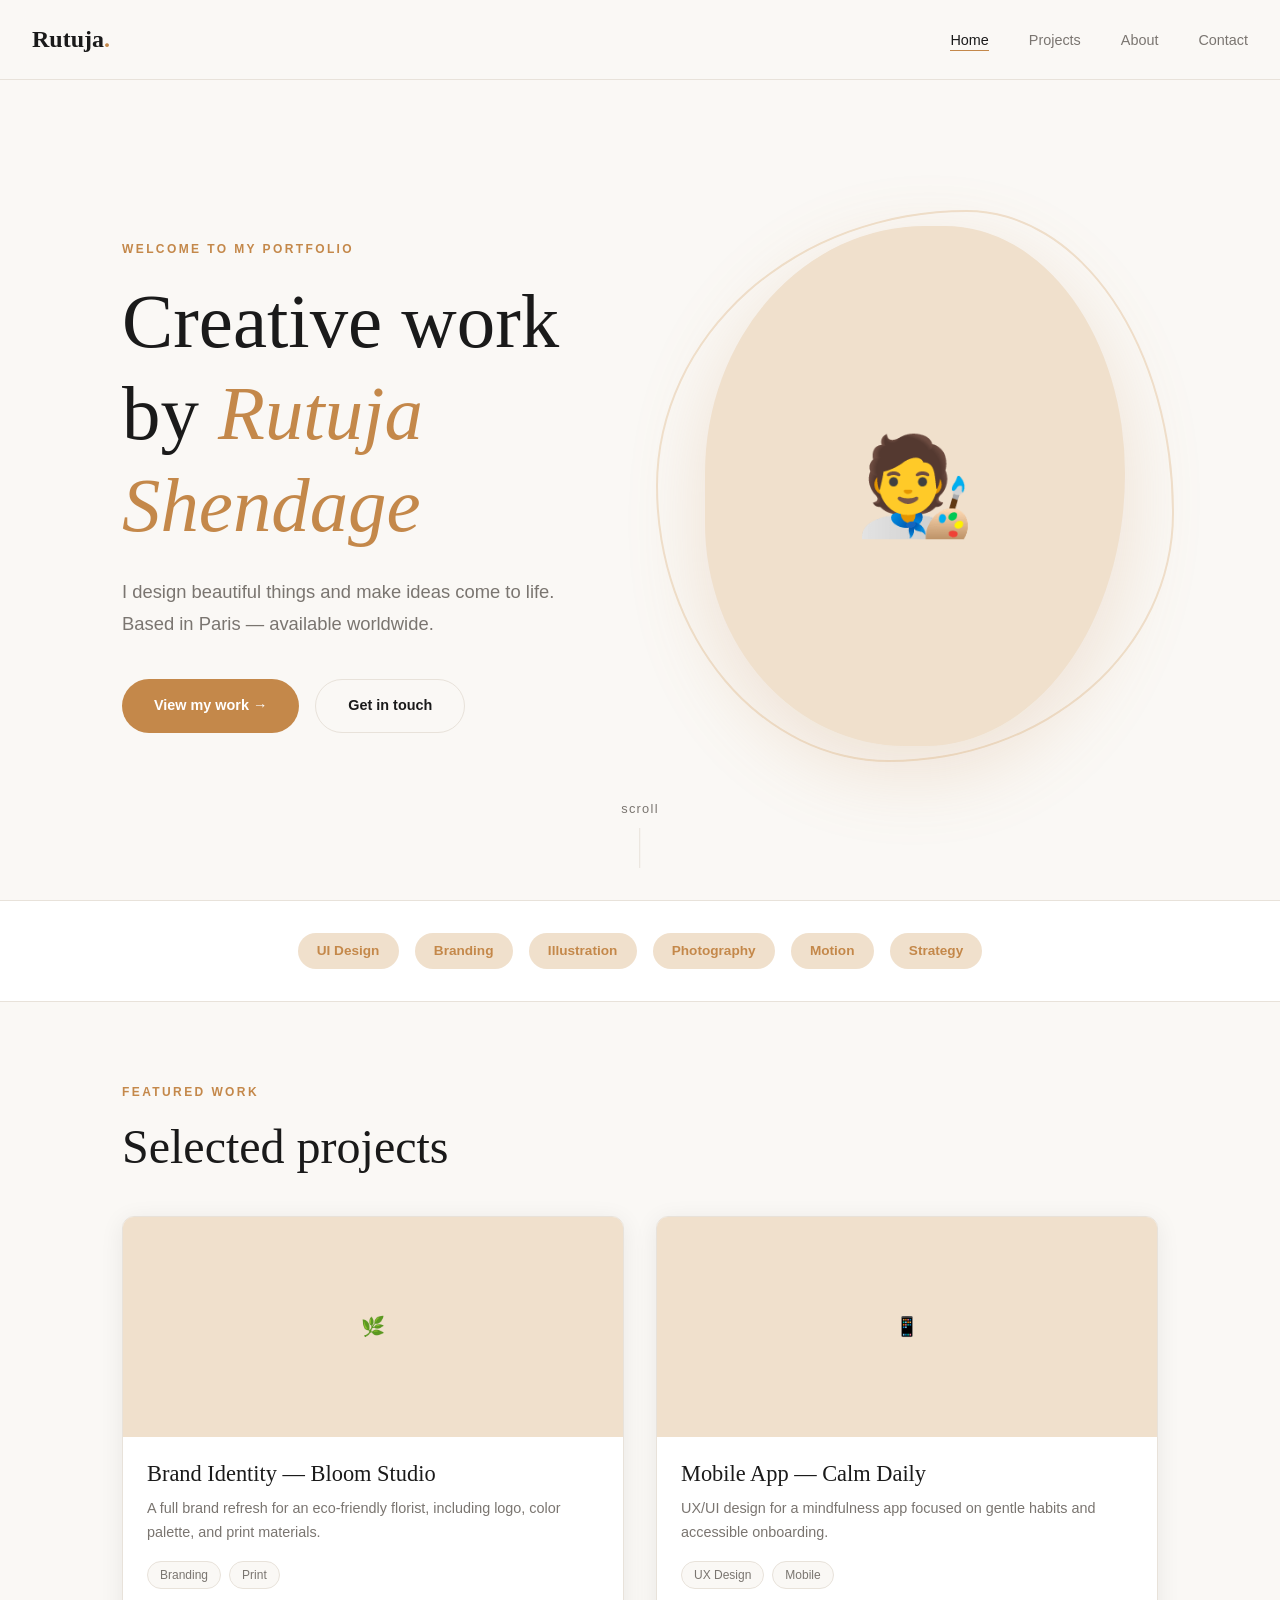
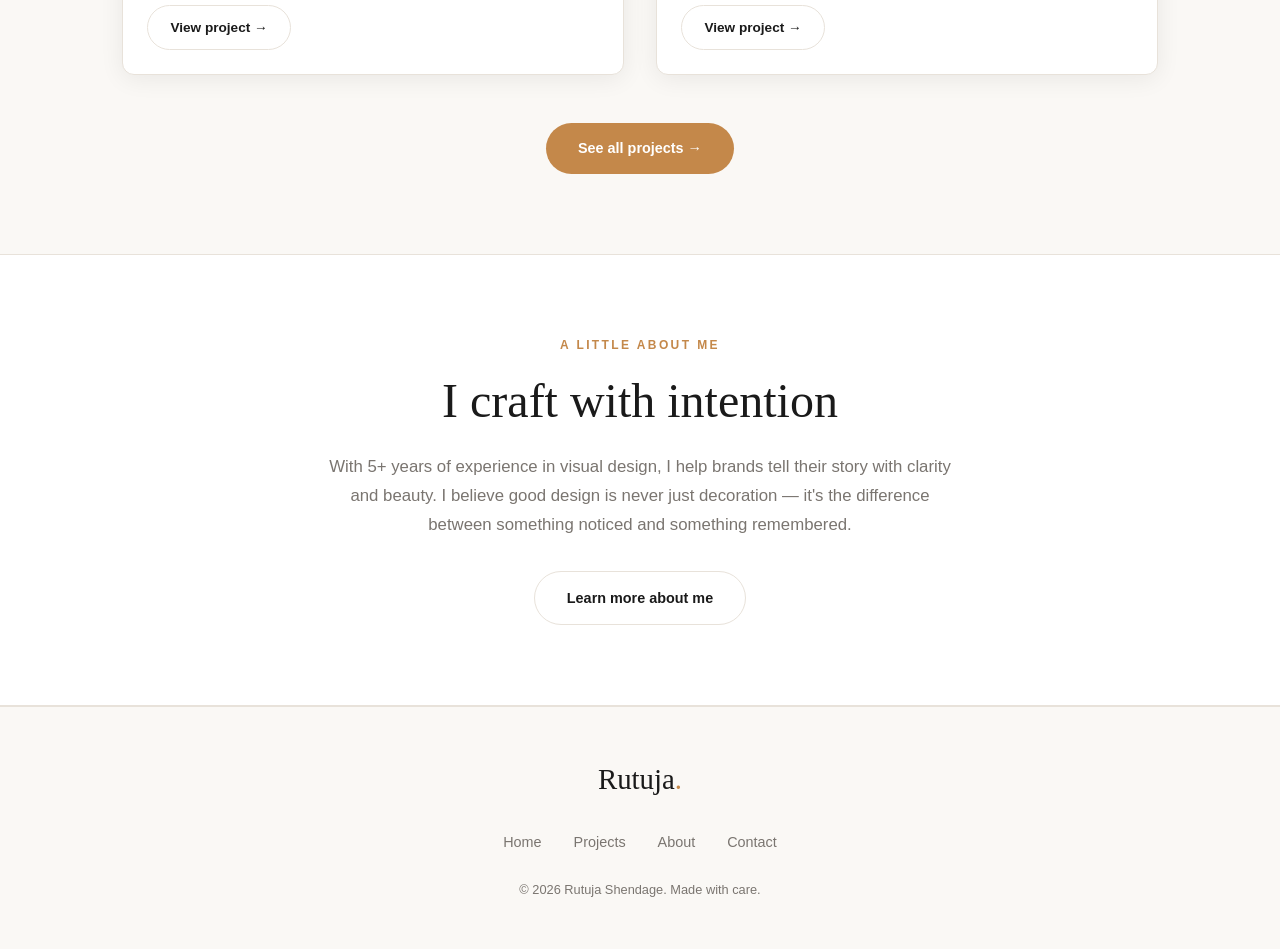
==== portfolio/portfolio/index.html @ 40cc3c5f "First commit" ====
<!DOCTYPE html>
<html lang="en">
<head>
  <meta charset="UTF-8" />
  <meta name="viewport" content="width=device-width, initial-scale=1.0" />
  <title>Rutuja Shendage — Portfolio</title><!-- ✏️ Change your name here -->
  <meta name="description" content="Creative portfolio of Rutuja Shendage — designer and maker." />
  <link rel="preconnect" href="https://fonts.googleapis.com" />
  <link rel="preconnect" href="https://fonts.gstatic.com" crossorigin />
  <link href="https://fonts.googleapis.com/css2?family=Inter:wght@400;500;600;700&family=Roboto:wght@400;500;700&display=swap" rel="stylesheet" />
  <link rel="stylesheet" href="css/style.css" />
</head>
<body>

  <!-- ===== NAVIGATION ===== -->
  <nav>
    <a href="index.html" class="nav-logo">Rutuja<span>.</span></a><!-- ✏️ Your name/logo -->
    <button class="nav-toggle" aria-label="Open menu">
      <span></span><span></span><span></span>
    </button>
    <ul class="nav-links">
      <li><a href="index.html">Home</a></li>
      <li><a href="pages/projects.html">Projects</a></li>
      <li><a href="pages/about.html">About</a></li>
      <li><a href="pages/contact.html">Contact</a></li>
    </ul>
  </nav>

  <div class="page-wrapper">

    <!-- ===== HERO ===== -->
    <section class="hero section">
      <div class="container">
        <div class="hero-inner">
          <!-- Left: text -->
          <div class="hero-content">
            <span class="section-label">Welcome to my portfolio</span><!-- ✏️ Tagline -->
            <h1>Creative work<br />by <em>Rutuja Shendage</em></h1><!-- ✏️ Your name -->
            <p>
              I design beautiful things and make ideas come to life.
              Based in Paris — available worldwide.
            </p><!-- ✏️ Your bio intro -->
            <div class="hero-ctas">
              <a href="pages/projects.html" class="btn btn-primary">View my work →</a>
              <a href="pages/contact.html" class="btn btn-outline">Get in touch</a>
            </div>
          </div>

          <!-- Right: photo -->
          <div class="hero-photo-wrap">
            <!--
              ✏️ TO ADD YOUR PHOTO:
              1. Put your photo in the "images" folder (create it next to index.html)
              2. Replace the <div> below with:
                 <img src="images/your-photo.jpg" alt="Rutuja Shendage" class="hero-photo" />
            -->
            <div class="hero-photo hero-photo-placeholder">🧑‍🎨</div>
            <div class="hero-photo-ring"></div>
          </div>
        </div>
      </div>
      <div class="hero-scroll">scroll</div>
    </section>

    <!-- ===== SKILLS STRIP ===== -->
    <section class="skills-strip">
      <div class="container">
        <div class="skills-strip-inner">
          <!-- ✏️ Edit or add your skills here -->
          <span class="skill-tag">UI Design</span>
          <span class="skill-tag">Branding</span>
          <span class="skill-tag">Illustration</span>
          <span class="skill-tag">Photography</span>
          <span class="skill-tag">Motion</span>
          <span class="skill-tag">Strategy</span>
        </div>
      </div>
    </section>

    <!-- ===== FEATURED PROJECTS ===== -->
    <section class="section">
      <div class="container">
        <span class="section-label">Featured work</span>
        <h2 style="margin-bottom: 2.5rem;">Selected projects</h2>

        <div class="featured-grid">
          <!-- ✏️ FEATURED PROJECT 1 — Edit title, description, tags, and link -->
          <div class="featured-card fade-in">
            <div class="featured-card-img">🌿</div><!-- ✏️ Replace emoji with <img src="..." alt="..."> -->
            <div class="featured-card-body">
              <h3>Brand Identity — Bloom Studio</h3>
              <p>A full brand refresh for an eco-friendly florist, including logo, color palette, and print materials.</p>
              <div class="card-tags">
                <span class="card-tag">Branding</span>
                <span class="card-tag">Print</span>
              </div>
              <a href="pages/projects/bloom-studio.html" class="btn btn-outline" style="font-size:0.85rem; padding: 0.6rem 1.4rem;">View project →</a>
            </div>
          </div>

          <!-- ✏️ FEATURED PROJECT 2 -->
          <div class="featured-card fade-in">
            <div class="featured-card-img">📱</div>
            <div class="featured-card-body">
              <h3>Mobile App — Calm Daily</h3>
              <p>UX/UI design for a mindfulness app focused on gentle habits and accessible onboarding.</p>
              <div class="card-tags">
                <span class="card-tag">UX Design</span>
                <span class="card-tag">Mobile</span>
              </div>
              <a href="pages/projects/calm-daily.html" class="btn btn-outline" style="font-size:0.85rem; padding: 0.6rem 1.4rem;">View project →</a>
            </div>
          </div>
        </div>

        <div style="text-align:center; margin-top: 3rem;">
          <a href="pages/projects.html" class="btn btn-primary">See all projects →</a>
        </div>
      </div>
    </section>

    <!-- ===== BRIEF ABOUT ===== -->
    <section class="section" style="background: var(--color-surface); border-top: 1px solid var(--color-border); border-bottom: 1px solid var(--color-border);">
      <div class="container" style="max-width: 700px; text-align: center;">
        <span class="section-label">A little about me</span>
        <h2 style="margin-bottom: 1.5rem;">I craft with intention</h2><!-- ✏️ Your headline -->
        <p style="color: var(--color-muted); font-size: 1.05rem; margin-bottom: 2rem;">
          With 5+ years of experience in visual design, I help brands tell their story
          with clarity and beauty. I believe good design is never just decoration —
          it's the difference between something noticed and something remembered.
        </p><!-- ✏️ Your short bio -->
        <a href="pages/about.html" class="btn btn-outline">Learn more about me</a>
      </div>
    </section>

  </div>

  <!-- ===== FOOTER ===== -->
  <footer>
    <div class="container">
      <div class="footer-inner">
        <div class="footer-logo">Rutuja<span style="color:var(--color-accent);">.</span></div><!-- ✏️ Your name -->
        <ul class="footer-links">
          <li><a href="index.html">Home</a></li>
          <li><a href="pages/projects.html">Projects</a></li>
          <li><a href="pages/about.html">About</a></li>
          <li><a href="pages/contact.html">Contact</a></li>
        </ul>
        <p class="footer-copy">© <span id="current-year"></span> Rutuja Shendage. Made with care.</p><!-- ✏️ Your name -->
      </div>
    </div>
  </footer>

  <script src="js/main.js"></script>
</body>
</html>
---- portfolio/portfolio/css/style.css ----
/* ============================================
   PORTFOLIO — Easy to customize!
   Change colors, fonts, and content below
   ============================================ */

/* === YOUR BRAND COLORS — Edit these! === */
:root {
  --color-bg: #FAF8F5;
  --color-surface: #FFFFFF;
  --color-text: #1A1A1A;
  --color-muted: #7A7570;
  --color-accent: #C4884A;
  --color-accent-light: #F0E0CC;
  --color-border: #E8E2DA;

  --font-display: 'Cormorant Garamond', Georgia, serif;
  --font-body: 'DM Sans', Helvetica, sans-serif;

  --radius: 12px;
  --shadow: 0 4px 24px rgba(0,0,0,0.07);
  --transition: all 0.3s ease;
}

/* === RESET === */
*, *::before, *::after { box-sizing: border-box; margin: 0; padding: 0; }

/* === BASE === */
html { scroll-behavior: smooth; }

body {
  background: var(--color-bg);
  color: var(--color-text);
  font-family: var(--font-body);
  font-size: 16px;
  line-height: 1.7;
  min-height: 100vh;
}

img { max-width: 100%; display: block; }
a { color: inherit; text-decoration: none; }

/* === TYPOGRAPHY === */
h1, h2, h3, h4 {
  font-family: var(--font-display);
  font-weight: 500;
  line-height: 1.2;
}

h1 { font-size: clamp(2.5rem, 6vw, 5rem); }
h2 { font-size: clamp(1.8rem, 4vw, 3rem); }
h3 { font-size: 1.4rem; }

.section-label {
  font-size: 0.75rem;
  letter-spacing: 0.2em;
  text-transform: uppercase;
  color: var(--color-accent);
  font-weight: 600;
  display: block;
  margin-bottom: 1rem;
}

/* === NAVIGATION === */
nav {
  position: fixed;
  top: 0; left: 0; right: 0;
  z-index: 100;
  padding: 1.2rem 2rem;
  display: flex;
  align-items: center;
  justify-content: space-between;
  background: rgba(250, 248, 245, 0.9);
  backdrop-filter: blur(12px);
  border-bottom: 1px solid var(--color-border);
  transition: var(--transition);
}

.nav-logo {
  font-family: var(--font-display);
  font-size: 1.5rem;
  font-weight: 600;
  color: var(--color-text);
}

.nav-logo span {
  color: var(--color-accent);
}

.nav-links {
  display: flex;
  gap: 2.5rem;
  list-style: none;
}

.nav-links a {
  font-size: 0.9rem;
  font-weight: 500;
  color: var(--color-muted);
  transition: var(--transition);
  position: relative;
}

.nav-links a::after {
  content: '';
  position: absolute;
  bottom: -3px; left: 0; right: 0;
  height: 1px;
  background: var(--color-accent);
  transform: scaleX(0);
  transition: transform 0.3s ease;
}

.nav-links a:hover,
.nav-links a.active {
  color: var(--color-text);
}

.nav-links a:hover::after,
.nav-links a.active::after {
  transform: scaleX(1);
}

/* Hamburger for mobile */
.nav-toggle {
  display: none;
  flex-direction: column;
  gap: 5px;
  cursor: pointer;
  padding: 5px;
}

.nav-toggle span {
  display: block;
  width: 24px; height: 2px;
  background: var(--color-text);
  transition: var(--transition);
}

/* === LAYOUT === */
.page-wrapper {
  padding-top: 72px;
}

.container {
  max-width: 1100px;
  margin: 0 auto;
  padding: 0 2rem;
}

.section {
  padding: 5rem 0;
}

/* === BUTTONS === */
.btn {
  display: inline-flex;
  align-items: center;
  gap: 0.5rem;
  padding: 0.85rem 2rem;
  border-radius: 50px;
  font-family: var(--font-body);
  font-size: 0.9rem;
  font-weight: 600;
  cursor: pointer;
  transition: var(--transition);
  border: none;
}

.btn-primary {
  background: var(--color-accent);
  color: white;
}

.btn-primary:hover {
  background: #b07840;
  transform: translateY(-2px);
  box-shadow: 0 8px 24px rgba(196,136,74,0.3);
}

.btn-outline {
  background: transparent;
  color: var(--color-text);
  border: 1.5px solid var(--color-border);
}

.btn-outline:hover {
  border-color: var(--color-accent);
  color: var(--color-accent);
  transform: translateY(-2px);
}

/* === HERO SECTION (index.html) === */
.hero {
  min-height: calc(100vh - 72px);
  display: flex;
  align-items: center;
  position: relative;
  overflow: hidden;
}

.hero-inner {
  display: grid;
  grid-template-columns: 1fr 1fr;
  gap: 4rem;
  align-items: center;
  width: 100%;
}

.hero-content {
  position: relative;
  z-index: 1;
}

.hero-content h1 {
  margin-bottom: 1.5rem;
}

.hero-content h1 em {
  font-style: italic;
  color: var(--color-accent);
}

.hero-content p {
  font-size: 1.15rem;
  color: var(--color-muted);
  margin-bottom: 2.5rem;
  max-width: 500px;
}

.hero-ctas {
  display: flex;
  gap: 1rem;
  flex-wrap: wrap;
}

/* Photo side */
.hero-photo-wrap {
  position: relative;
  display: flex;
  justify-content: center;
  align-items: center;
}

.hero-photo-ring {
  position: absolute;
  inset: -16px;
  border-radius: 60% 40% 55% 45% / 50% 55% 45% 50%;
  border: 2px solid var(--color-accent-light);
  z-index: 0;
  animation: morphRing 8s ease-in-out infinite;
}

@keyframes morphRing {
  0%, 100% { border-radius: 60% 40% 55% 45% / 50% 55% 45% 50%; }
  33%       { border-radius: 45% 55% 40% 60% / 55% 45% 55% 45%; }
  66%       { border-radius: 55% 45% 60% 40% / 45% 55% 45% 55%; }
}

.hero-photo {
  width: 420px;
  height: 520px;
  object-fit: cover;
  border-radius: 55% 45% 50% 50% / 50% 50% 55% 45%;
  position: relative;
  z-index: 1;
  animation: morphPhoto 8s ease-in-out infinite;
  box-shadow: 0 24px 80px rgba(196, 136, 74, 0.2);
}

@keyframes morphPhoto {
  0%, 100% { border-radius: 55% 45% 50% 50% / 50% 50% 55% 45%; }
  33%       { border-radius: 45% 55% 45% 55% / 55% 45% 50% 50%; }
  66%       { border-radius: 50% 50% 55% 45% / 45% 55% 45% 55%; }
}

/* Placeholder (before photo is added) */
.hero-photo-placeholder {
  background: var(--color-accent-light);
  display: flex;
  align-items: center;
  justify-content: center;
  font-size: 6rem;
}

.hero-scroll {
  position: absolute;
  bottom: 2rem;
  left: 50%;
  transform: translateX(-50%);
  font-size: 0.8rem;
  color: var(--color-muted);
  letter-spacing: 0.1em;
  display: flex;
  flex-direction: column;
  align-items: center;
  gap: 0.5rem;
  animation: bounce 2s infinite;
}

.hero-scroll::after {
  content: '';
  width: 1px; height: 40px;
  background: var(--color-border);
}

@keyframes bounce {
  0%, 100% { transform: translateX(-50%) translateY(0); }
  50% { transform: translateX(-50%) translateY(6px); }
}

/* === SKILLS STRIP === */
.skills-strip {
  padding: 2rem 0;
  border-top: 1px solid var(--color-border);
  border-bottom: 1px solid var(--color-border);
  background: var(--color-surface);
}

.skills-strip-inner {
  display: flex;
  flex-wrap: wrap;
  gap: 1rem;
  justify-content: center;
}

.skill-tag {
  background: var(--color-accent-light);
  color: var(--color-accent);
  padding: 0.4rem 1.2rem;
  border-radius: 50px;
  font-size: 0.85rem;
  font-weight: 600;
}

/* === FEATURED PROJECT (homepage) === */
.featured-grid {
  display: grid;
  grid-template-columns: 1fr 1fr;
  gap: 2rem;
}

.featured-card {
  background: var(--color-surface);
  border-radius: var(--radius);
  overflow: hidden;
  box-shadow: var(--shadow);
  transition: var(--transition);
  border: 1px solid var(--color-border);
}

.featured-card:hover {
  transform: translateY(-6px);
  box-shadow: 0 16px 48px rgba(0,0,0,0.12);
}

.featured-card-img {
  width: 100%;
  height: 220px;
  object-fit: cover;
  background: var(--color-accent-light);
  display: flex;
  align-items: center;
  justify-content: center;
  color: var(--color-accent);
  font-family: var(--font-display);
  font-size: 1.2rem;
}

.featured-card-body {
  padding: 1.5rem;
}

.featured-card-body h3 {
  margin-bottom: 0.5rem;
}

.featured-card-body p {
  color: var(--color-muted);
  font-size: 0.9rem;
  margin-bottom: 1rem;
}

.card-tags {
  display: flex;
  flex-wrap: wrap;
  gap: 0.5rem;
  margin-bottom: 1rem;
}

.card-tag {
  font-size: 0.75rem;
  padding: 0.2rem 0.75rem;
  border-radius: 50px;
  background: var(--color-bg);
  color: var(--color-muted);
  border: 1px solid var(--color-border);
}

/* === PROJECTS GRID (projects.html) === */
.projects-grid {
  display: grid;
  grid-template-columns: repeat(auto-fill, minmax(320px, 1fr));
  gap: 2rem;
}

.project-card {
  background: var(--color-surface);
  border-radius: var(--radius);
  overflow: hidden;
  box-shadow: var(--shadow);
  transition: var(--transition);
  border: 1px solid var(--color-border);
  display: flex;
  flex-direction: column;
}

.project-card:hover {
  transform: translateY(-6px);
  box-shadow: 0 16px 48px rgba(0,0,0,0.12);
}

.project-card-img {
  width: 100%;
  height: 200px;
  object-fit: cover;
  background: linear-gradient(135deg, var(--color-accent-light), var(--color-border));
  display: flex;
  align-items: center;
  justify-content: center;
  font-family: var(--font-display);
  font-size: 3rem;
}

.project-card-body {
  padding: 1.5rem;
  flex: 1;
  display: flex;
  flex-direction: column;
}

.project-card-body h3 { margin-bottom: 0.5rem; }

.project-card-body p {
  color: var(--color-muted);
  font-size: 0.9rem;
  flex: 1;
  margin-bottom: 1rem;
}

.project-links {
  display: flex;
  gap: 0.75rem;
}

.project-link {
  font-size: 0.85rem;
  font-weight: 600;
  color: var(--color-accent);
  display: flex;
  align-items: center;
  gap: 0.3rem;
  transition: var(--transition);
}

.project-link:hover { color: #b07840; }

/* === ABOUT PAGE === */
.about-grid {
  display: grid;
  grid-template-columns: 1fr 1.5fr;
  gap: 4rem;
  align-items: start;
}

.about-photo {
  width: 100%;
  aspect-ratio: 3/4;
  object-fit: cover;
  border-radius: var(--radius);
  background: var(--color-accent-light);
  display: flex;
  align-items: center;
  justify-content: center;
  font-size: 5rem;
}

.about-content h2 { margin-bottom: 1.5rem; }

.about-content p {
  color: var(--color-muted);
  margin-bottom: 1.5rem;
}

.about-content p strong {
  color: var(--color-text);
  font-weight: 600;
}

.about-stats {
  display: grid;
  grid-template-columns: 1fr 1fr;
  gap: 1.5rem;
  margin: 2rem 0;
  padding: 2rem;
  background: var(--color-surface);
  border-radius: var(--radius);
  border: 1px solid var(--color-border);
}

.stat h3 {
  font-size: 2rem;
  color: var(--color-accent);
}

.stat p {
  font-size: 0.85rem;
  color: var(--color-muted);
  margin: 0;
}

/* === CONTACT PAGE === */
.contact-grid {
  display: grid;
  grid-template-columns: 1fr 1.5fr;
  gap: 4rem;
  align-items: start;
}

.contact-info h2 { margin-bottom: 1rem; }

.contact-info p {
  color: var(--color-muted);
  margin-bottom: 2rem;
}

.contact-links {
  display: flex;
  flex-direction: column;
  gap: 1rem;
}

.contact-link-item {
  display: flex;
  align-items: center;
  gap: 1rem;
  padding: 1rem 1.25rem;
  background: var(--color-surface);
  border-radius: var(--radius);
  border: 1px solid var(--color-border);
  transition: var(--transition);
}

.contact-link-item:hover {
  border-color: var(--color-accent);
  background: var(--color-accent-light);
}

.contact-link-item .icon {
  font-size: 1.5rem;
}

.contact-link-item .label {
  font-size: 0.75rem;
  color: var(--color-muted);
  display: block;
}

.contact-link-item .value {
  font-weight: 600;
  color: var(--color-text);
}

/* === CONTACT FORM === */
.contact-form {
  background: var(--color-surface);
  border-radius: var(--radius);
  border: 1px solid var(--color-border);
  padding: 2rem;
}

.form-group {
  margin-bottom: 1.5rem;
}

.form-group label {
  display: block;
  font-size: 0.85rem;
  font-weight: 600;
  margin-bottom: 0.5rem;
  color: var(--color-text);
}

.form-group input,
.form-group textarea {
  width: 100%;
  padding: 0.85rem 1rem;
  border: 1.5px solid var(--color-border);
  border-radius: 8px;
  background: var(--color-bg);
  color: var(--color-text);
  font-family: var(--font-body);
  font-size: 0.95rem;
  transition: var(--transition);
  outline: none;
}

.form-group input:focus,
.form-group textarea:focus {
  border-color: var(--color-accent);
  background: white;
}

.form-group textarea {
  min-height: 140px;
  resize: vertical;
}

.form-success {
  display: none;
  text-align: center;
  padding: 2rem;
  color: var(--color-accent);
  font-family: var(--font-display);
  font-size: 1.3rem;
}

/* === PAGE HERO (inner pages) === */
.page-hero {
  padding: 4rem 0 3rem;
  border-bottom: 1px solid var(--color-border);
}

.page-hero h1 { margin-bottom: 1rem; }

.page-hero p {
  font-size: 1.1rem;
  color: var(--color-muted);
  max-width: 520px;
}

/* === FOOTER === */
footer {
  border-top: 1px solid var(--color-border);
  padding: 3rem 0;
  text-align: center;
}

.footer-inner {
  display: flex;
  flex-direction: column;
  align-items: center;
  gap: 1.5rem;
}

.footer-logo {
  font-family: var(--font-display);
  font-size: 1.8rem;
}

.footer-links {
  display: flex;
  gap: 2rem;
  list-style: none;
}

.footer-links a {
  font-size: 0.9rem;
  color: var(--color-muted);
  transition: var(--transition);
}

.footer-links a:hover { color: var(--color-accent); }

.footer-copy {
  font-size: 0.8rem;
  color: var(--color-muted);
}

/* === ANIMATIONS === */
.fade-in {
  opacity: 0;
  transform: translateY(24px);
  transition: opacity 0.6s ease, transform 0.6s ease;
}

.fade-in.visible {
  opacity: 1;
  transform: translateY(0);
}

/* Stagger children */
.fade-in:nth-child(1) { transition-delay: 0s; }
.fade-in:nth-child(2) { transition-delay: 0.1s; }
.fade-in:nth-child(3) { transition-delay: 0.2s; }
.fade-in:nth-child(4) { transition-delay: 0.3s; }
.fade-in:nth-child(5) { transition-delay: 0.4s; }
.fade-in:nth-child(6) { transition-delay: 0.5s; }

/* === RESPONSIVE === */
@media (max-width: 768px) {
  nav { padding: 1rem 1.5rem; }

  .nav-links {
    display: none;
    position: fixed;
    top: 72px; left: 0; right: 0;
    background: var(--color-bg);
    border-bottom: 1px solid var(--color-border);
    flex-direction: column;
    padding: 2rem;
    gap: 1.5rem;
  }

  .nav-links.open { display: flex; }
  .nav-toggle { display: flex; }

  .hero-inner {
    grid-template-columns: 1fr;
    gap: 2.5rem;
    text-align: center;
  }

  /* Show photo above text on mobile */
  .hero-photo-wrap { order: -1; }

  .hero-content p { margin-left: auto; margin-right: auto; }

  .hero-ctas { justify-content: center; }

  .hero-photo {
    width: 260px;
    height: 320px;
  }

  .featured-grid,
  .about-grid,
  .contact-grid { grid-template-columns: 1fr; }

  .about-stats { grid-template-columns: 1fr 1fr; }

  .section { padding: 3rem 0; }

  /* Project page */
  .project-page-grid { grid-template-columns: 1fr !important; }
}

/* === INDIVIDUAL PROJECT PAGE === */
.project-hero {
  padding: 4rem 0 0;
}

.project-hero-img {
  width: 100%;
  max-height: 480px;
  object-fit: cover;
  border-radius: var(--radius);
  background: linear-gradient(135deg, var(--color-accent-light), var(--color-border));
  display: flex;
  align-items: center;
  justify-content: center;
  font-size: 6rem;
  margin-top: 2rem;
}

.project-page-grid {
  display: grid;
  grid-template-columns: 1fr 320px;
  gap: 4rem;
  align-items: start;
  padding: 4rem 0;
}

.project-body h2 {
  margin: 2rem 0 1rem;
  font-size: 1.6rem;
}

.project-body p {
  color: var(--color-muted);
  margin-bottom: 1.2rem;
}

.project-body ul {
  color: var(--color-muted);
  padding-left: 1.5rem;
  margin-bottom: 1.2rem;
}

.project-body ul li {
  margin-bottom: 0.4rem;
}

/* Extra images inside a project page */
.project-images {
  display: grid;
  grid-template-columns: 1fr 1fr;
  gap: 1rem;
  margin: 2rem 0;
}

.project-images .img-placeholder {
  height: 200px;
  border-radius: var(--radius);
  background: var(--color-accent-light);
  display: flex;
  align-items: center;
  justify-content: center;
  font-size: 2.5rem;
  border: 1px solid var(--color-border);
}

/* Sidebar */
.project-sidebar {
  position: sticky;
  top: 96px;
}

.project-meta-card {
  background: var(--color-surface);
  border: 1px solid var(--color-border);
  border-radius: var(--radius);
  padding: 1.75rem;
  margin-bottom: 1.5rem;
}

.project-meta-card h4 {
  font-size: 0.75rem;
  letter-spacing: 0.15em;
  text-transform: uppercase;
  color: var(--color-accent);
  margin-bottom: 1rem;
}

.meta-row {
  display: flex;
  flex-direction: column;
  gap: 1rem;
}

.meta-item label {
  font-size: 0.75rem;
  color: var(--color-muted);
  display: block;
  margin-bottom: 0.2rem;
}

.meta-item span {
  font-weight: 600;
  font-size: 0.95rem;
}

.project-back-link {
  display: inline-flex;
  align-items: center;
  gap: 0.4rem;
  color: var(--color-muted);
  font-size: 0.9rem;
  font-weight: 500;
  margin-bottom: 1.5rem;
  transition: var(--transition);
}

.project-back-link:hover { color: var(--color-accent); }

/* Next project strip */
.next-project {
  border-top: 1px solid var(--color-border);
  padding: 3rem 0;
  text-align: center;
}

.next-project p {
  font-size: 0.8rem;
  letter-spacing: 0.15em;
  text-transform: uppercase;
  color: var(--color-muted);
  margin-bottom: 0.5rem;
}

.next-project a {
  font-family: var(--font-display);
  font-size: 2rem;
  color: var(--color-text);
  transition: var(--transition);
}

.next-project a:hover { color: var(--color-accent); }
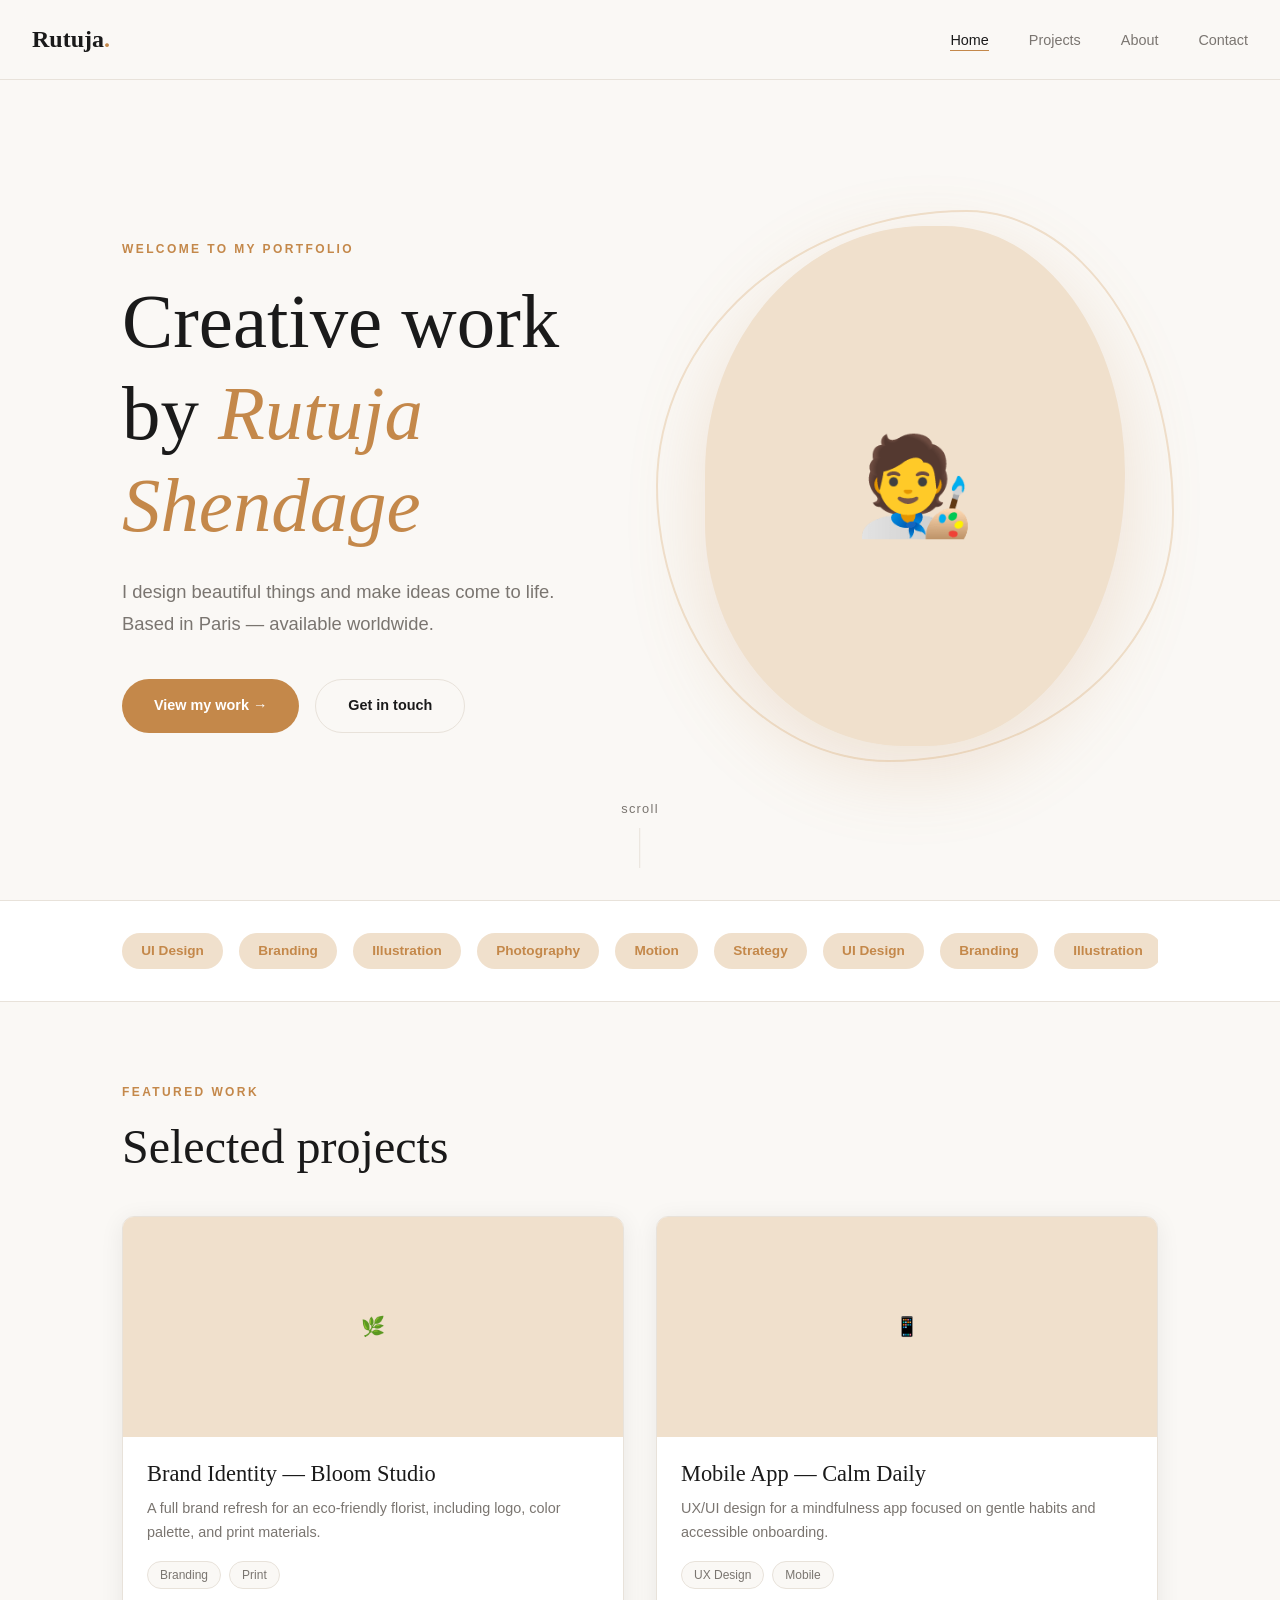
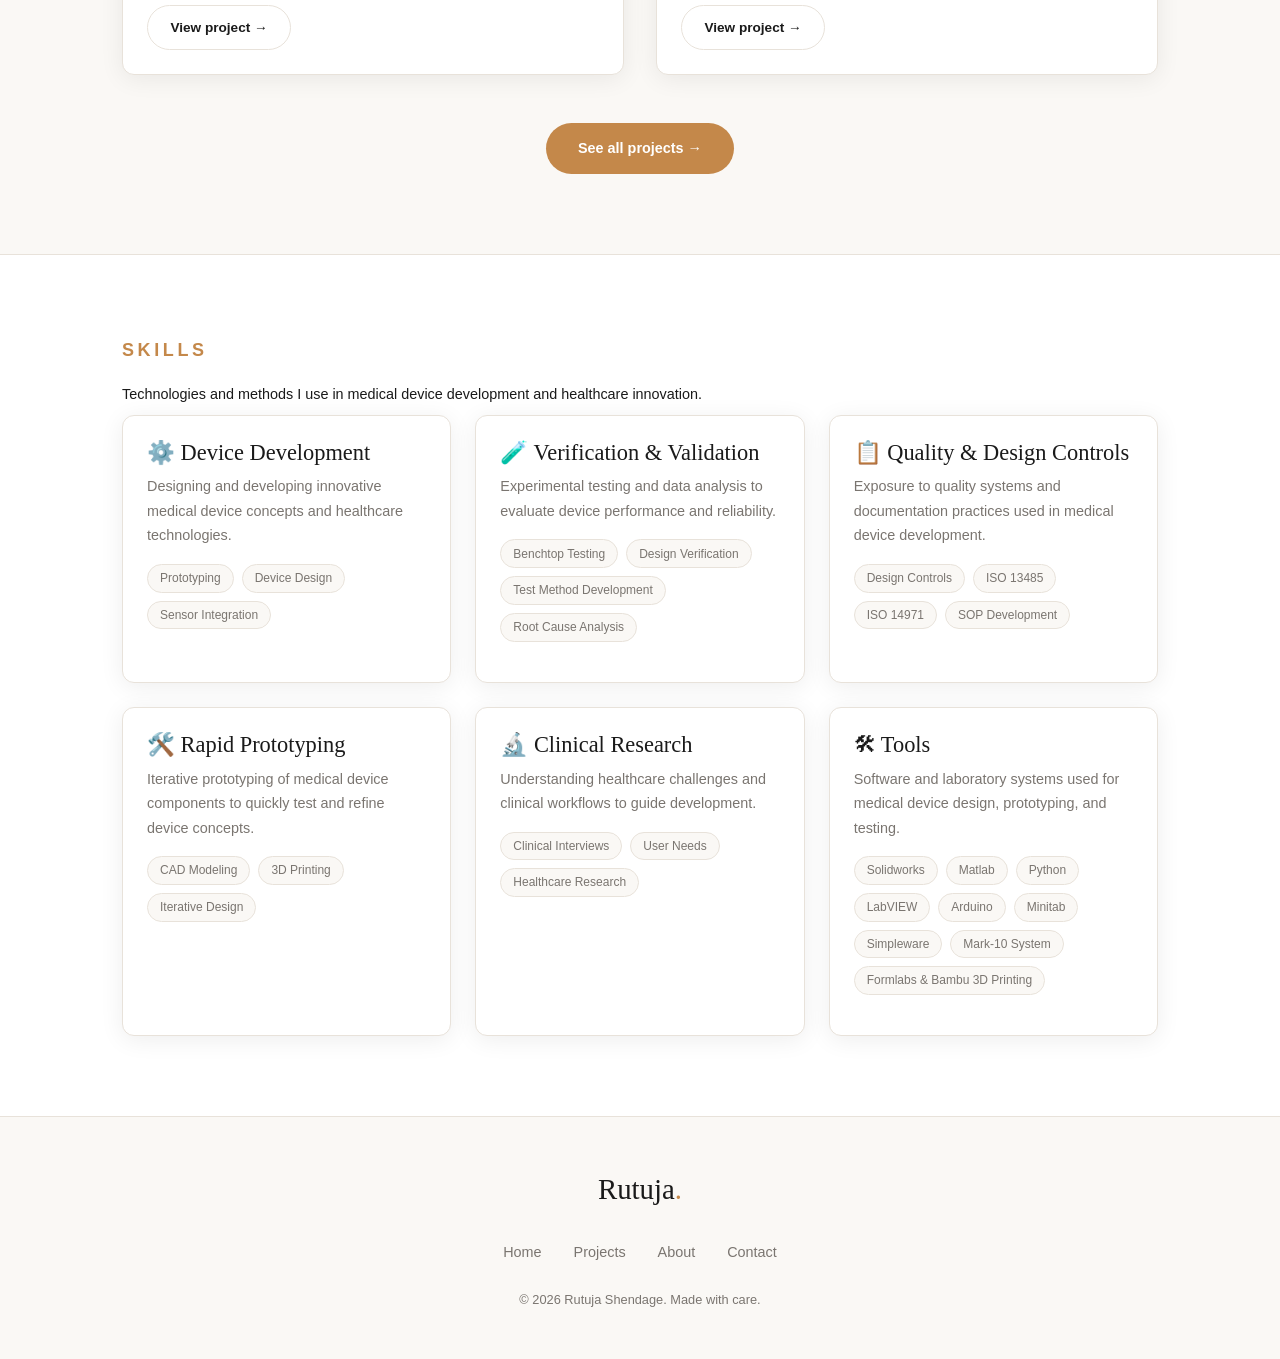
==== commit ef243aa7: "skills and projects" ====
--- a/portfolio/portfolio/index.html
+++ b/portfolio/portfolio/index.html
@@ -119,19 +119,97 @@
       </div>
     </section>
 
-    <!-- ===== BRIEF ABOUT ===== -->
-    <section class="section" style="background: var(--color-surface); border-top: 1px solid var(--color-border); border-bottom: 1px solid var(--color-border);">
-      <div class="container" style="max-width: 700px; text-align: center;">
-        <span class="section-label">A little about me</span>
-        <h2 style="margin-bottom: 1.5rem;">I craft with intention</h2><!-- ✏️ Your headline -->
-        <p style="color: var(--color-muted); font-size: 1.05rem; margin-bottom: 2rem;">
-          With 5+ years of experience in visual design, I help brands tell their story
-          with clarity and beauty. I believe good design is never just decoration —
-          it's the difference between something noticed and something remembered.
-        </p><!-- ✏️ Your short bio -->
-        <a href="pages/about.html" class="btn btn-outline">Learn more about me</a>
-      </div>
-    </section>
+    <!-- ===== SKILLS / TOOLS ===== -->
+      <section class="section" style="background: var(--color-surface); border-top: 1px solid var(--color-border);">
+        <div class="container">
+          <span class="section-label" style="font-size: 1.125rem;">Skills</span>
+          <p style="font-size: 0.9rem; margin-bottom: 0.5rem;">Technologies and methods I use in medical device development and healthcare innovation.</p>
+
+          <div style="display: grid; grid-template-columns: repeat(auto-fill, minmax(260px, 1fr)); gap: 1.5rem;">
+
+            <div class="featured-card fade-in">
+              <div class="featured-card-body">
+                <h3>⚙️ Device Development</h3>
+                <p>Designing and developing innovative medical device concepts and healthcare technologies.</p>
+                <div class="card-tags">
+                  <span class="card-tag">Prototyping</span>
+                  <span class="card-tag">Device Design</span>
+                  <span class="card-tag">Sensor Integration</span>
+                </div>
+              </div>
+            </div>
+
+            <div class="featured-card fade-in">
+              <div class="featured-card-body">
+                <h3>🧪 Verification & Validation</h3>
+                <p>Experimental testing and data analysis to evaluate device performance and reliability.</p>
+                <div class="card-tags">
+                  <span class="card-tag">Benchtop Testing</span>
+                  <span class="card-tag">Design Verification</span>
+                  <span class="card-tag">Test Method Development</span>
+                  <span class="card-tag">Root Cause Analysis</span>
+                </div>
+              </div>
+            </div>
+
+            <div class="featured-card fade-in">
+              <div class="featured-card-body">
+                <h3>📋 Quality & Design Controls</h3>
+                <p>Exposure to quality systems and documentation practices used in medical device development.</p>
+                <div class="card-tags">
+                  <span class="card-tag">Design Controls</span>
+                  <span class="card-tag">ISO 13485</span>
+                  <span class="card-tag">ISO 14971</span>
+                  <span class="card-tag">SOP Development</span>
+                </div>
+              </div>
+            </div>
+
+            <div class="featured-card fade-in">
+              <div class="featured-card-body">
+                <h3>🛠️ Rapid Prototyping</h3>
+                <p>Iterative prototyping of medical device components to quickly test and refine device concepts.</p>
+                <div class="card-tags">
+                  <span class="card-tag">CAD Modeling</span>
+                  <span class="card-tag">3D Printing</span>
+                  <span class="card-tag">Iterative Design</span>
+                </div>
+              </div>
+            </div>
+
+            <div class="featured-card fade-in">
+              <div class="featured-card-body">
+                <h3>🔬 Clinical Research</h3>
+                <p>Understanding healthcare challenges and clinical workflows to guide development.</p>
+                <div class="card-tags">
+                  <span class="card-tag">Clinical Interviews</span>
+                  <span class="card-tag">User Needs</span>
+                  <span class="card-tag">Healthcare Research</span>
+                </div>
+              </div>
+            </div>
+
+            <div class="featured-card fade-in">
+              <div class="featured-card-body">
+                <h3>🛠 Tools</h3>
+                <p>Software and laboratory systems used for medical device design, prototyping, and testing.</p>
+                <div class="card-tags">
+                  <span class="card-tag">Solidworks</span>
+                  <span class="card-tag">Matlab</span>
+                  <span class="card-tag">Python</span>
+                  <span class="card-tag">LabVIEW</span>
+                  <span class="card-tag">Arduino</span>
+                  <span class="card-tag">Minitab</span>
+                  <span class="card-tag">Simpleware</span>
+                  <span class="card-tag">Mark-10 System</span>
+                  <span class="card-tag">Formlabs & Bambu 3D Printing</span>
+                </div>
+              </div>
+            </div>
+
+          </div>
+        </div>
+      </section>
 
   </div>
 
--- a/portfolio/portfolio/css/style.css
+++ b/portfolio/portfolio/css/style.css
@@ -318,9 +318,18 @@
 
 .skills-strip-inner {
   display: flex;
-  flex-wrap: wrap;
+  flex-wrap: nowrap;
   gap: 1rem;
-  justify-content: center;
+  justify-content: flex-start;
+  overflow-x: auto;
+  overflow-y: hidden;
+  -webkit-overflow-scrolling: touch;
+  scrollbar-width: none;
+  -ms-overflow-style: none;
+}
+
+.skills-strip-inner::-webkit-scrollbar {
+  display: none;
 }
 
 .skill-tag {
@@ -330,6 +339,8 @@
   border-radius: 50px;
   font-size: 0.85rem;
   font-weight: 600;
+  white-space: nowrap;
+  flex: 0 0 auto;
 }
 
 /* === FEATURED PROJECT (homepage) === */
